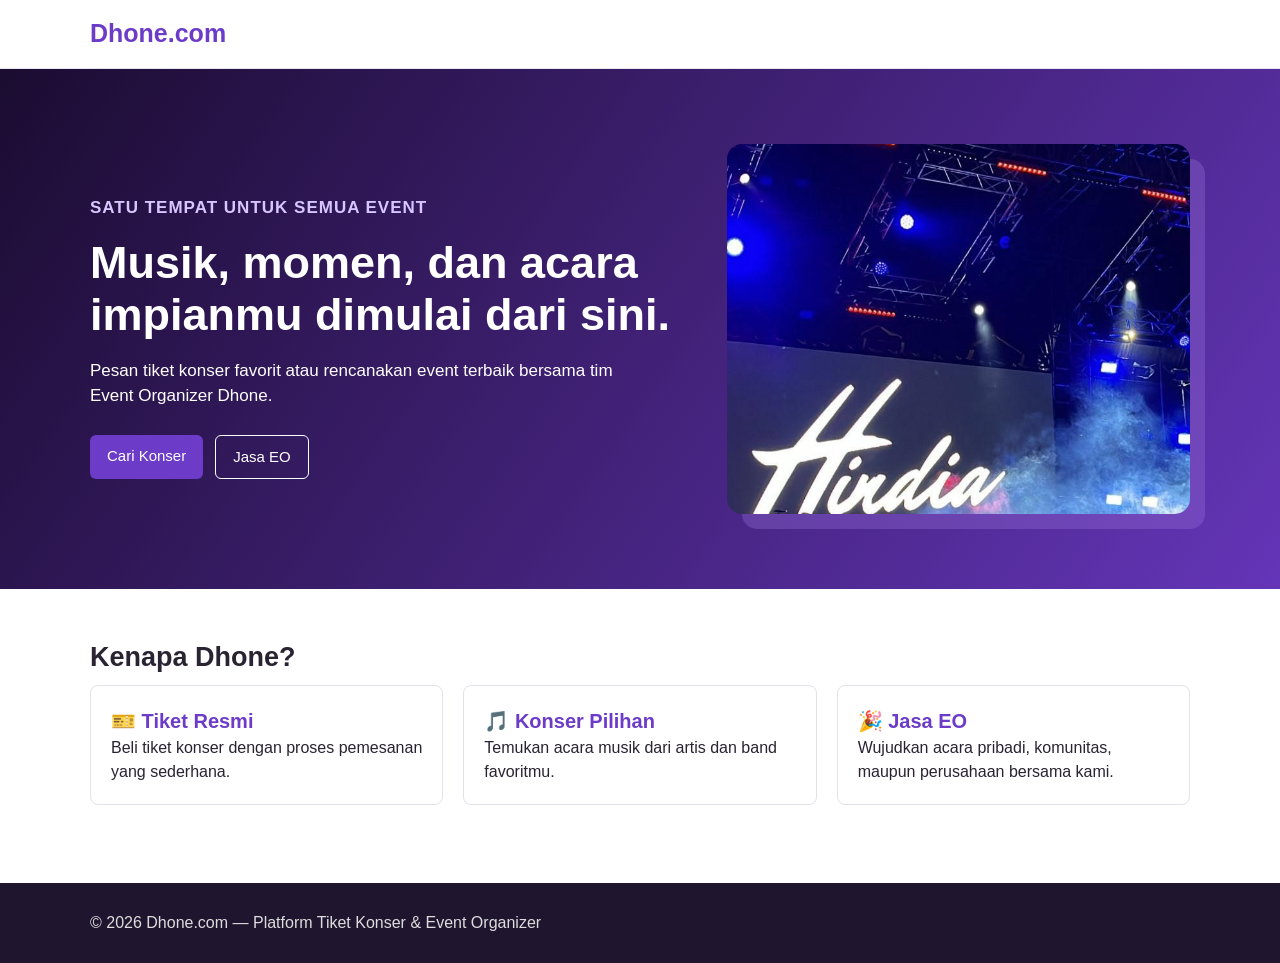
==== index.html @ 535eb2d7 "Commit pertama project Dhone.com" ====
<!doctype html>
<html lang="id">
  <head>
    <meta charset="UTF-8" />
    <meta name="viewport" content="width=device-width, initial-scale=1.0" />
    <title>Dhone.com</title>
    <link rel="stylesheet" href="assets/css/style.css" />
  </head>
  <body>
    <nav class="navbar">
      <div class="container nav-wrap">
        <a class="logo" href="index.html">Dhone.com</a>
      </div>
    </nav>
    <main>
      <section class="landing-hero">
        <div class="container hero-grid">
          <div>
            <p class="landing-label">SATU TEMPAT UNTUK SEMUA EVENT</p>
            <h1>Musik, momen, dan acara impianmu dimulai dari sini.</h1>
            <p>
              Pesan tiket konser favorit atau rencanakan event terbaik bersama
              tim Event Organizer Dhone.
            </p>
            <div class="landing-actions">
              <a class="btn" href="home.html">Cari Konser</a
              ><a class="btn btn-outline" href="jasa-eo.html">Jasa EO</a>
            </div>
          </div>
          <div class="landing-image">
            <img src="assets/images/hindia.jpg" alt="Suasana konser Hindia" />
          </div>
        </div>
      </section>
      <section class="container">
        <h2 class="section-title">Kenapa Dhone?</h2>
        <div class="steps">
          <div class="step">
            <b>🎫 Tiket Resmi</b>Beli tiket konser dengan proses pemesanan yang
            sederhana.
          </div>
          <div class="step">
            <b>🎵 Konser Pilihan</b>Temukan acara musik dari artis dan band
            favoritmu.
          </div>
          <div class="step">
            <b>🎉 Jasa EO</b>Wujudkan acara pribadi, komunitas, maupun
            perusahaan bersama kami.
          </div>
        </div>
      </section>
    </main>
    <footer class="footer">
      <div class="container">
        © 2026 Dhone.com — Platform Tiket Konser & Event Organizer
      </div>
    </footer>
  </body>
</html>
---- assets/css/style.css ----
:root {
  --utama: #6c3cc9;
  --gelap: #20152f;
  --abu: #f5f3f8;
  --teks: #292332;
  --hijau: #16794c;
  --merah: #c6374f;
}
* {
  box-sizing: border-box;
}
body {
  margin: 0;
  font-family: Arial, sans-serif;
  color: var(--teks);
  background: #fff;
  line-height: 1.5;
}
a {
  text-decoration: none;
  color: inherit;
}
.container {
  width: 90%;
  max-width: 1100px;
  margin: auto;
}
.navbar {
  background: #fff;
  border-bottom: 1px solid #e9e5ee;
  padding: 15px 0;
  position: sticky;
  top: 0;
  z-index: 2;
}
.nav-wrap {
  display: flex;
  align-items: center;
  justify-content: space-between;
  gap: 20px;
}
.logo {
  font-size: 25px;
  font-weight: bold;
  color: var(--utama);
}
.menu {
  display: flex;
  gap: 20px;
  align-items: center;
}
.menu a:hover {
  color: var(--utama);
}
.btn {
  display: inline-block;
  background: var(--utama);
  color: #fff;
  border: 0;
  border-radius: 6px;
  padding: 10px 17px;
  cursor: pointer;
  font-size: 15px;
}
.btn:hover {
  background: #552da5;
}
.btn-outline {
  background: #fff;
  border: 1px solid var(--utama);
  color: var(--utama);
}
.btn-small {
  padding: 7px 10px;
  font-size: 12px;
}
.btn-danger {
  background: var(--merah);
}
.admin-stats {
  display: grid;
  grid-template-columns: repeat(4, 1fr);
  gap: 15px;
  margin-bottom: 30px;
}
.stat-card {
  border: 1px solid #e5e1e9;
  border-radius: 8px;
  padding: 18px;
  background: #fff;
}
.stat-card p {
  margin: 0;
  color: #6d6478;
}
.stat-card b {
  display: block;
  font-size: 25px;
  color: var(--utama);
  margin-top: 5px;
}
.admin-section {
  margin-bottom: 35px;
}
.admin-form {
  max-width: none;
  margin: 0 0 25px;
}
.admin-layout {
  min-height: 100vh;
  display: grid;
  grid-template-columns: 240px 1fr;
  background: #f5f3f8;
}
.admin-sidebar {
  background: #20152f;
  color: #fff;
  padding: 26px 18px;
  display: flex;
  flex-direction: column;
  gap: 15px;
  position: sticky;
  top: 0;
  height: 100vh;
}
.admin-sidebar .logo {
  color: #fff;
}
.admin-sidebar .logo span {
  color: #bda7f4;
}
.admin-role {
  color: #ac9bbb;
  font-size: 11px;
  letter-spacing: 1px;
  margin: 0 0 8px;
}
.admin-menu {
  display: flex;
  flex-direction: column;
  gap: 5px;
}
.admin-menu a {
  color: #ddd3e7;
  padding: 11px;
  border-radius: 6px;
}
.admin-menu a:hover,
.admin-menu a.active {
  background: #6c3cc9;
  color: #fff;
}
.admin-back {
  color: #d8c9ef;
  margin-top: auto;
  padding: 10px;
}
.admin-sidebar .btn {
  width: 100%;
}
.admin-content {
  padding: 30px;
  overflow: auto;
}
.admin-topbar {
  display: flex;
  justify-content: space-between;
  align-items: center;
  margin-bottom: 28px;
  padding-bottom: 15px;
  border-bottom: 1px solid #e3dee8;
  color: #6d6478;
}
.admin-topbar p {
  margin: 0;
}
.admin-topbar span {
  background: #e7dcfb;
  color: var(--utama);
  padding: 6px 12px;
  border-radius: 15px;
  font-size: 13px;
}
.hero {
  background: linear-gradient(125deg, #241138, #7544cf);
  color: #fff;
  padding: 80px 0;
}
.landing-hero {
  background: linear-gradient(125deg, #1b0c31, #6435b8);
  color: #fff;
  padding: 75px 0;
  min-height: 520px;
  display: flex;
  align-items: center;
}
.landing-label {
  color: #d7c6ff;
  font-weight: bold;
  letter-spacing: 1px;
  font-size: 13px;
}
.landing-hero h1 {
  font-size: 45px;
  line-height: 1.15;
  margin: 12px 0;
}
.landing-hero p {
  font-size: 17px;
  max-width: 560px;
}
.landing-actions {
  display: flex;
  gap: 12px;
  margin-top: 26px;
}
.landing-actions .btn-outline {
  color: #fff;
  border-color: #fff;
  background: transparent;
}
.landing-image {
  height: 370px;
  border-radius: 15px;
  overflow: hidden;
  box-shadow: 15px 15px 0 #9a73db55;
}
.landing-image img {
  width: 100%;
  height: 100%;
  object-fit: cover;
}
.hero-grid {
  display: grid;
  grid-template-columns: 1.3fr 1fr;
  gap: 35px;
  align-items: center;
}
.hero h1 {
  font-size: 42px;
  line-height: 1.15;
  margin: 0 0 15px;
}
.hero-card {
  background: #fff;
  color: var(--teks);
  border-radius: 10px;
  padding: 20px;
  box-shadow: 0 8px 25px #16082d55;
}
.hero-card input {
  width: 100%;
  padding: 12px;
  border: 1px solid #ddd;
  border-radius: 5px;
  margin: 8px 0 14px;
}
section {
  padding: 48px 0;
}
.section-title {
  margin: 0 0 8px;
  font-size: 27px;
}
.section-subtitle {
  margin: 0 0 23px;
  color: #6b6474;
}
.grid {
  display: grid;
  grid-template-columns: repeat(3, 1fr);
  gap: 20px;
}
.card {
  border: 1px solid #e5e1e9;
  border-radius: 9px;
  overflow: hidden;
  background: #fff;
  box-shadow: 0 2px 7px #22113b0d;
}
.poster {
  height: 145px;
  padding: 18px;
  color: #fff;
  display: flex;
  align-items: end;
  font-size: 22px;
  font-weight: bold;
  background: linear-gradient(145deg, #f04869, #7525b8);
}
.poster-image {
  display: block;
  width: 100%;
  height: 230px;
  object-fit: cover;
}
.poster.blue {
  background: linear-gradient(145deg, #1d7dbf, #192263);
}
.poster.green {
  background: linear-gradient(145deg, #009d7c, #10483d);
}
.card-body {
  padding: 16px;
}
.card h3 {
  margin: 0 0 7px;
}
.info {
  color: #6d6478;
  font-size: 14px;
  margin: 4px 0;
}
.price {
  font-weight: bold;
  color: var(--utama);
  margin: 13px 0;
}
.gray {
  background: var(--abu);
}
.steps {
  display: flex;
  gap: 20px;
}
.step {
  flex: 1;
  background: #fff;
  border-radius: 8px;
  padding: 20px;
  border: 1px solid #e5e1e9;
}
.step b {
  display: block;
  color: var(--utama);
  font-size: 20px;
}
.footer {
  background: var(--gelap);
  color: #ddd;
  padding: 28px 0;
  margin-top: 30px;
}
.page-head {
  background: var(--abu);
  padding: 35px 0;
}
.page-head h1 {
  margin: 0;
}
.filter {
  display: flex;
  gap: 10px;
  flex-wrap: wrap;
  margin-bottom: 25px;
}
.filter input,
.filter select,
input,
textarea {
  padding: 10px;
  border: 1px solid #d7d0dd;
  border-radius: 5px;
  font: inherit;
}
.filter input {
  flex: 1;
  min-width: 200px;
}
.form-box {
  max-width: 520px;
  margin: 38px auto;
  padding: 28px;
  border: 1px solid #e3dee8;
  border-radius: 8px;
}
.form-box h1 {
  margin-top: 0;
}
.form-group {
  margin-bottom: 15px;
}
.form-group label {
  display: block;
  margin-bottom: 5px;
  font-weight: bold;
}
.form-group input,
.form-group textarea,
.form-group select {
  width: 100%;
}
.form-note {
  font-size: 14px;
  color: #6d6478;
}
.detail {
  display: grid;
  grid-template-columns: 1.2fr 0.8fr;
  gap: 30px;
  padding: 45px 0;
}
.detail-poster {
  display: block;
  width: 100%;
  min-height: 310px;
  height: 420px;
  border-radius: 10px;
  object-fit: cover;
}
.order-box {
  padding: 22px;
  border: 1px solid #e3dee8;
  border-radius: 8px;
  height: max-content;
}
.status {
  padding: 5px 10px;
  border-radius: 15px;
  font-size: 12px;
  font-weight: bold;
  background: #fff1cc;
  color: #946400;
}
.table {
  width: 100%;
  border-collapse: collapse;
  background: #fff;
}
.table th,
.table td {
  text-align: left;
  padding: 13px;
  border-bottom: 1px solid #e7e2eb;
}
.notice {
  background: #e8f7ee;
  color: var(--hijau);
  border-radius: 6px;
  padding: 12px;
  margin: 15px 0;
  display: none;
}
.two-col {
  display: grid;
  grid-template-columns: 1fr 1fr;
  gap: 25px;
}
.portfolio {
  height: 130px;
  background: linear-gradient(135deg, #f2b54f, #d75a72);
  border-radius: 7px;
  color: #fff;
  display: flex;
  justify-content: center;
  align-items: center;
  font-weight: bold;
}
.empty {
  text-align: center;
  color: #777;
  padding: 25px;
}
@media (max-width: 700px) {
  .menu {
    gap: 10px;
    font-size: 13px;
  }
  .hero-grid,
  .detail,
  .two-col {
    grid-template-columns: 1fr;
  }
  .hero h1 {
    font-size: 32px;
  }
  .grid {
    grid-template-columns: 1fr;
  }
  .admin-stats {
    grid-template-columns: repeat(2, 1fr);
  }
  .steps {
    flex-direction: column;
  }
  .nav-wrap {
    flex-wrap: wrap;
  }
  .detail-poster {
    min-height: 210px;
    height: 300px;
  }
  .table {
    font-size: 13px;
  }
}
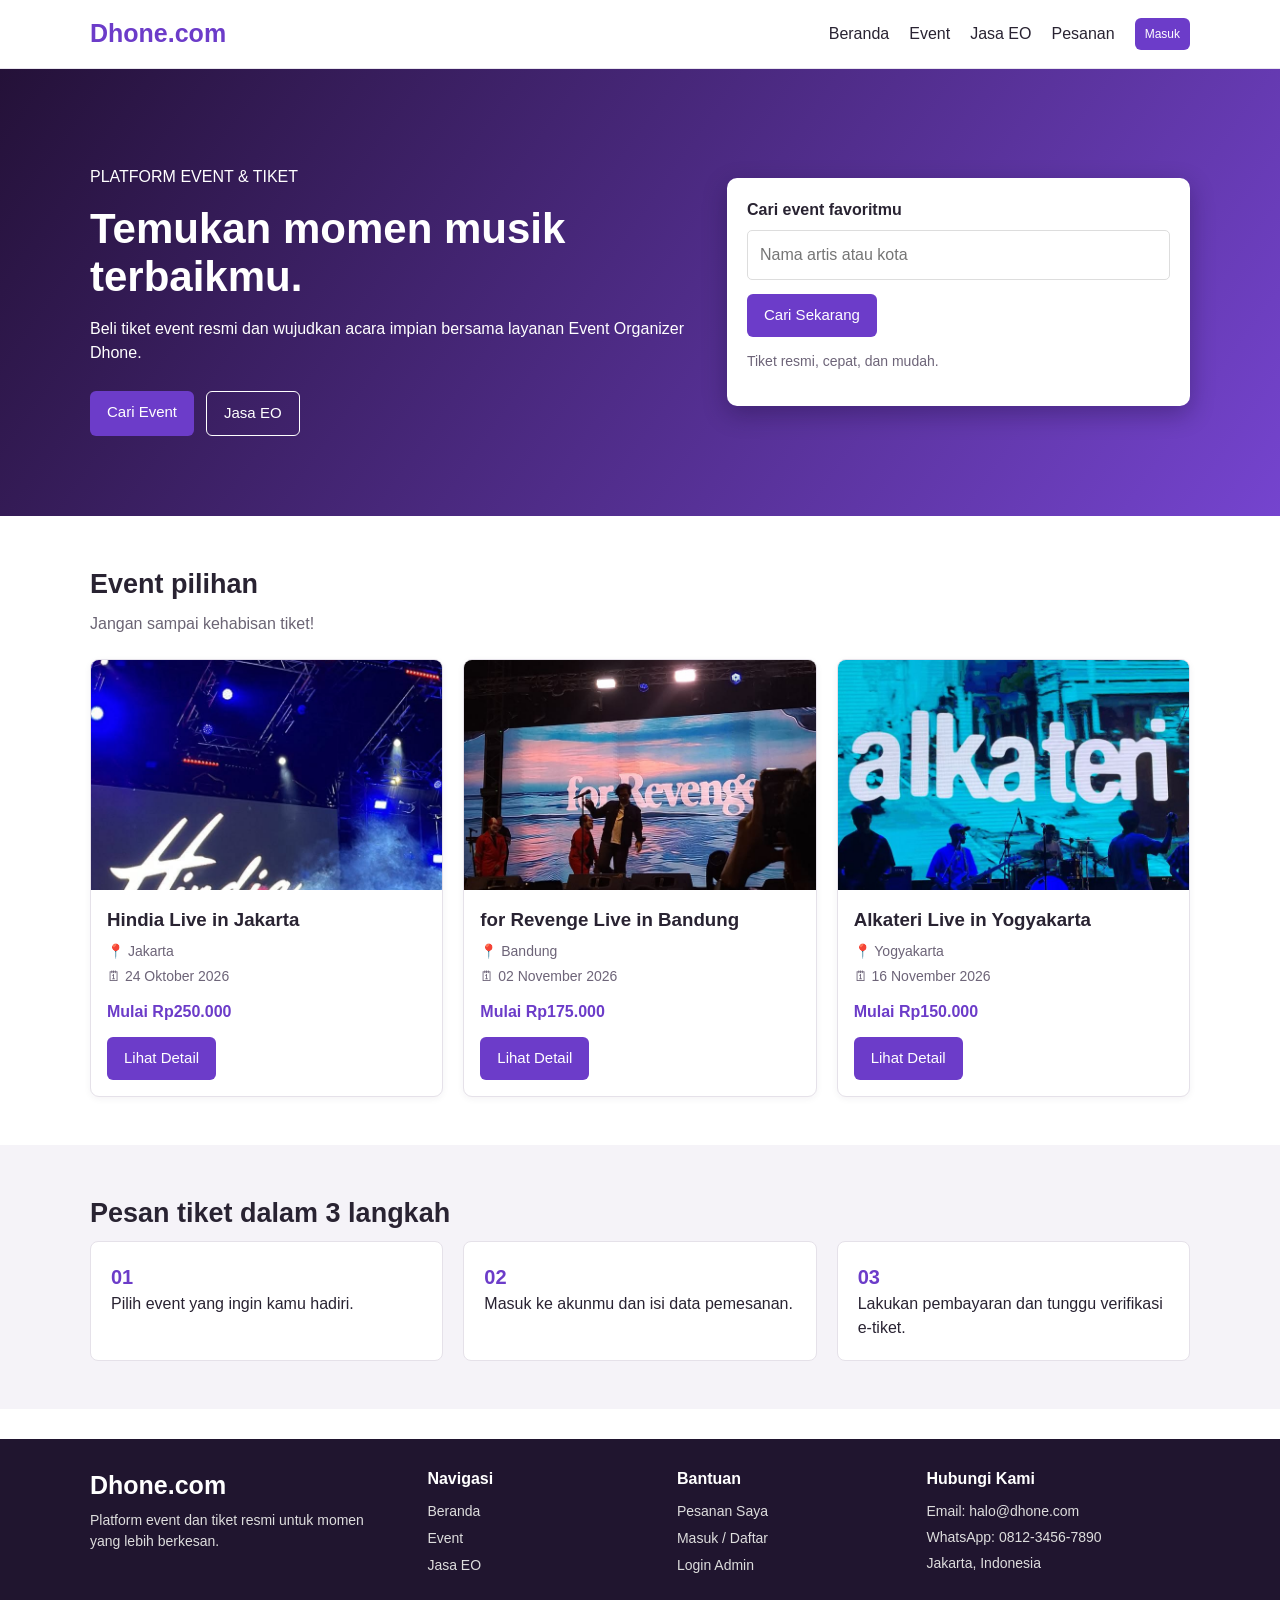
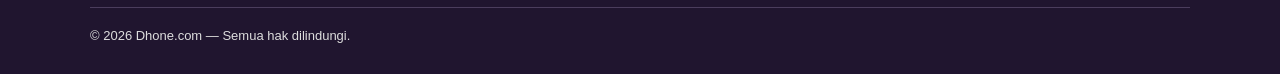
==== commit 9f63f5d4: "update" ====
--- a/index.html
+++ b/index.html
@@ -3,57 +3,74 @@
   <head>
     <meta charset="UTF-8" />
     <meta name="viewport" content="width=device-width, initial-scale=1.0" />
-    <title>Dhone.com</title>
+    <title>Dhone.com - Event & Tiket</title>
     <link rel="stylesheet" href="assets/css/style.css" />
   </head>
   <body>
     <nav class="navbar">
       <div class="container nav-wrap">
         <a class="logo" href="index.html">Dhone.com</a>
+        <div class="menu">
+          <a href="index.html">Beranda</a><a href="konser.html">Event</a
+          ><a href="jasa-eo.html">Jasa EO</a><a href="riwayat.html">Pesanan</a
+          ><a class="btn btn-small" href="login.html">Masuk</a>
+        </div>
       </div>
     </nav>
-    <main>
-      <section class="landing-hero">
-        <div class="container hero-grid">
+    <header class="hero">
+      <div class="container hero-grid">
           <div>
-            <p class="landing-label">SATU TEMPAT UNTUK SEMUA EVENT</p>
-            <h1>Musik, momen, dan acara impianmu dimulai dari sini.</h1>
+            <p>PLATFORM EVENT & TIKET</p>
+            <h1>Temukan momen musik terbaikmu.</h1>
             <p>
-              Pesan tiket konser favorit atau rencanakan event terbaik bersama
-              tim Event Organizer Dhone.
+              Beli tiket event resmi dan wujudkan acara impian bersama layanan
+              Event Organizer Dhone.
             </p>
             <div class="landing-actions">
-              <a class="btn" href="home.html">Cari Konser</a
-              ><a class="btn btn-outline" href="jasa-eo.html">Jasa EO</a>
+              <a class="btn" href="konser.html">Cari Event</a
+            ><a class="btn btn-outline" href="jasa-eo.html">Jasa EO</a>
             </div>
           </div>
-          <div class="landing-image">
-            <img src="assets/images/hindia.jpg" alt="Suasana konser Hindia" />
+          <div class="hero-card">
+            <b>Cari event favoritmu</b>
+            <input id="home-search" placeholder="Nama artis atau kota" />
+            <a class="btn" href="konser.html">Cari Sekarang</a>
+            <p class="form-note">Tiket resmi, cepat, dan mudah.</p>
           </div>
         </div>
+    </header>
+    <main>
+      <section class="container">
+        <h2 class="section-title">Event pilihan</h2>
+        <p class="section-subtitle">Jangan sampai kehabisan tiket!</p>
+        <div class="grid" id="featured"></div>
       </section>
-      <section class="container">
-        <h2 class="section-title">Kenapa Dhone?</h2>
+      <section class="gray">
+        <div class="container">
+        <h2 class="section-title">Pesan tiket dalam 3 langkah</h2>
         <div class="steps">
           <div class="step">
-            <b>🎫 Tiket Resmi</b>Beli tiket konser dengan proses pemesanan yang
-            sederhana.
+            <b>01</b>Pilih event yang ingin kamu hadiri.
           </div>
           <div class="step">
-            <b>🎵 Konser Pilihan</b>Temukan acara musik dari artis dan band
-            favoritmu.
+            <b>02</b>Masuk ke akunmu dan isi data pemesanan.
           </div>
           <div class="step">
-            <b>🎉 Jasa EO</b>Wujudkan acara pribadi, komunitas, maupun
-            perusahaan bersama kami.
+            <b>03</b>Lakukan pembayaran dan tunggu verifikasi e-tiket.
           </div>
+        </div>
         </div>
       </section>
     </main>
     <footer class="footer">
-      <div class="container">
-        © 2026 Dhone.com — Platform Tiket Konser & Event Organizer
+      <div class="container footer-grid">
+        <div><a class="logo" href="index.html">Dhone.com</a><p>Platform event dan tiket resmi untuk momen yang lebih berkesan.</p></div>
+        <div><h3>Navigasi</h3><a href="index.html">Beranda</a><a href="konser.html">Event</a><a href="jasa-eo.html">Jasa EO</a></div>
+        <div><h3>Bantuan</h3><a href="riwayat.html">Pesanan Saya</a><a href="login.html">Masuk / Daftar</a><a href="admin.html">Login Admin</a></div>
+        <div><h3>Hubungi Kami</h3><p>Email: halo@dhone.com</p><p>WhatsApp: 0812-3456-7890</p><p>Jakarta, Indonesia</p></div>
       </div>
+      <div class="container footer-bottom">© 2026 Dhone.com — Semua hak dilindungi.</div>
     </footer>
+    <script src="assets/js/main.js"></script>
   </body>
 </html>
--- a/assets/css/style.css
+++ b/assets/css/style.css
@@ -101,6 +101,10 @@
 }
 .admin-section {
   margin-bottom: 35px;
+  scroll-margin-top: 20px;
+}
+.admin-heading {
+  margin-bottom: 8px;
 }
 .admin-form {
   max-width: none;
@@ -341,6 +345,17 @@
   padding: 28px 0;
   margin-top: 30px;
 }
+.footer-grid {
+  display: grid;
+  grid-template-columns: 1.4fr 1fr 1fr 1.2fr;
+  gap: 30px;
+}
+.footer .logo { color: #fff; }
+.footer h3 { color: #fff; font-size: 16px; margin: 0 0 10px; }
+.footer p { margin: 5px 0; font-size: 14px; }
+.footer-grid a:not(.logo) { display: block; margin: 6px 0; font-size: 14px; }
+.footer-grid a:hover, .login-admin-link a { color: #cdb8ff; }
+.footer-bottom { border-top: 1px solid #4b3d5d; margin-top: 25px; padding-top: 18px; font-size: 13px; }
 .page-head {
   background: var(--abu);
   padding: 35px 0;
@@ -452,9 +467,16 @@
   border-radius: 7px;
   color: #fff;
   display: flex;
+  flex-direction: column;
   justify-content: center;
   align-items: center;
   font-weight: bold;
+  transition: transform 0.2s, box-shadow 0.2s;
+}
+.portfolio span { font-size: 13px; font-weight: normal; margin-top: 8px; }
+.portfolio:hover { transform: translateY(-4px); box-shadow: 0 8px 18px #22113b44; }
+.portfolio-two { background: linear-gradient(135deg, #3874ba, #51398e); }
+.portfolio-three { background: linear-gradient(135deg, #009d7c, #10483d); }
 }
 .empty {
   text-align: center;
@@ -483,6 +505,7 @@
   .steps {
     flex-direction: column;
   }
+  .footer-grid { grid-template-columns: 1fr 1fr; }
   .nav-wrap {
     flex-wrap: wrap;
   }
@@ -494,3 +517,6 @@
     font-size: 13px;
   }
 }
+@media (max-width: 450px) {
+  .footer-grid { grid-template-columns: 1fr; }
+}
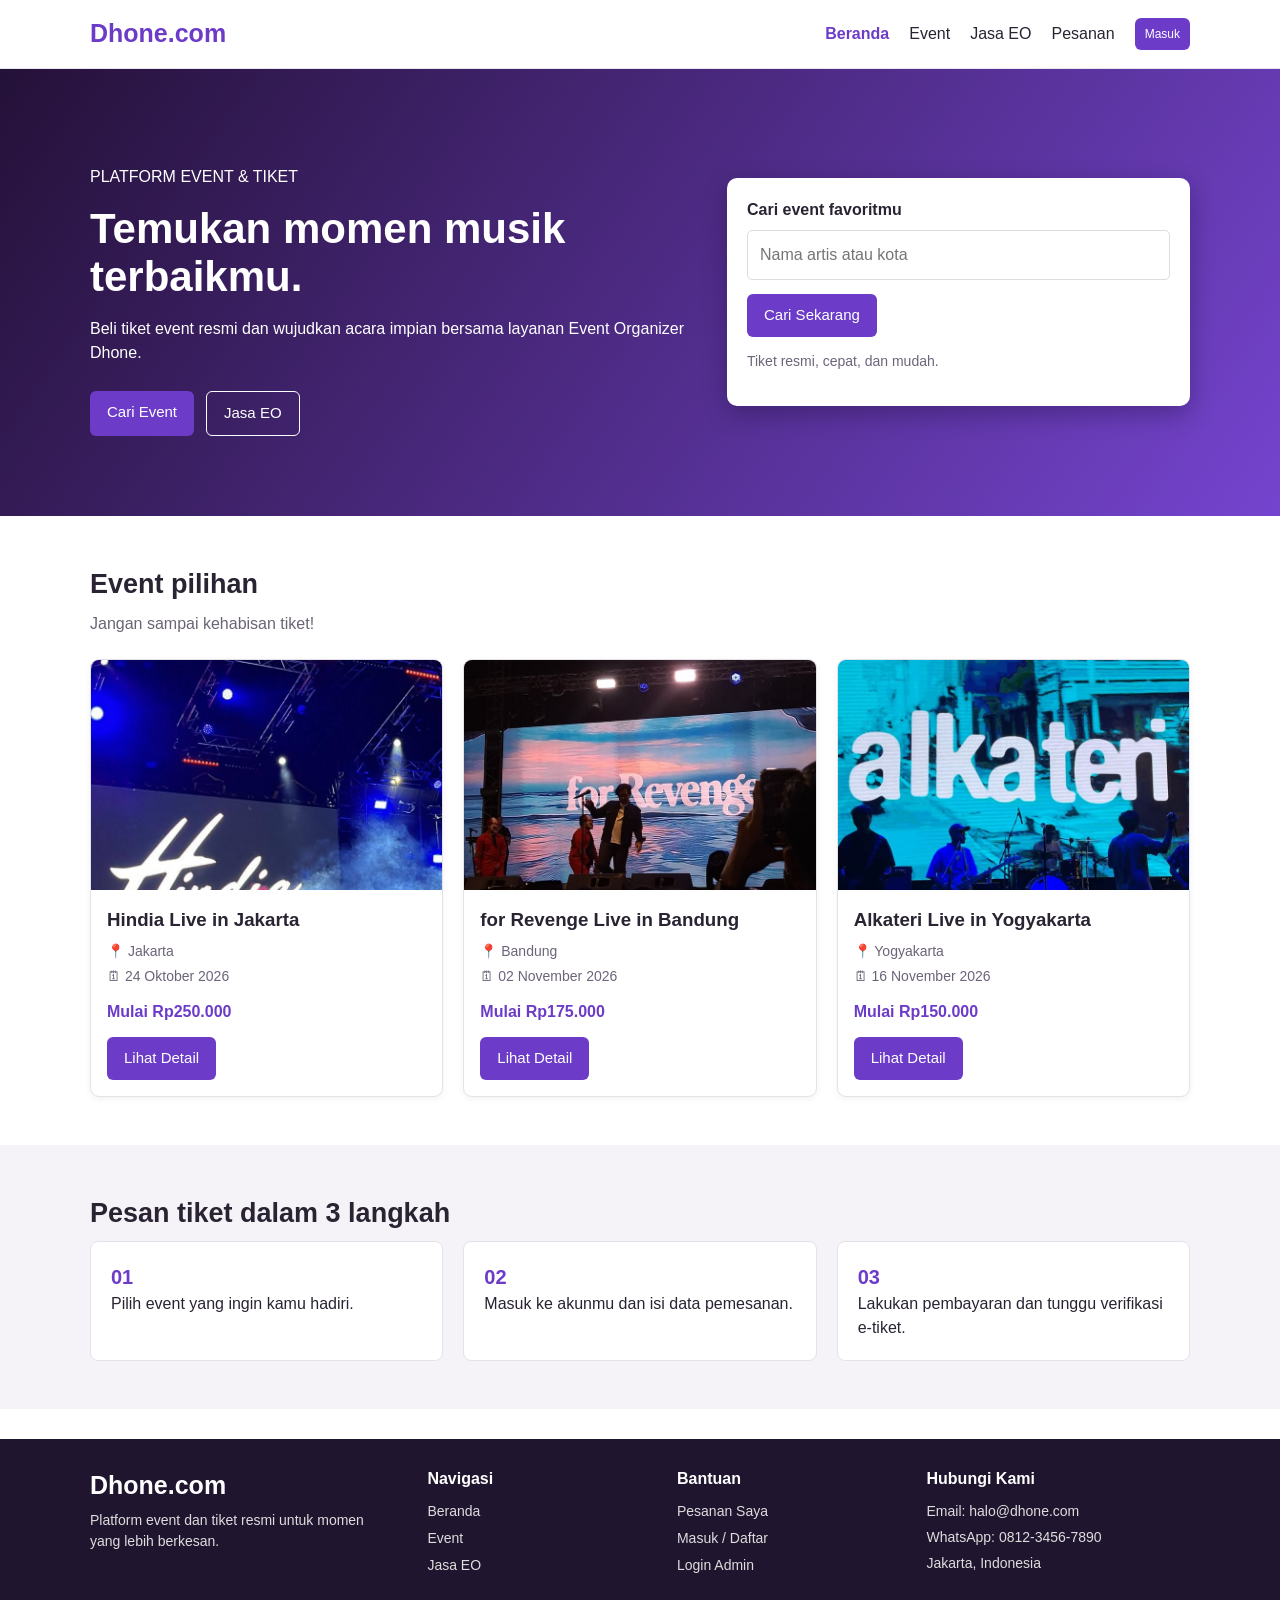
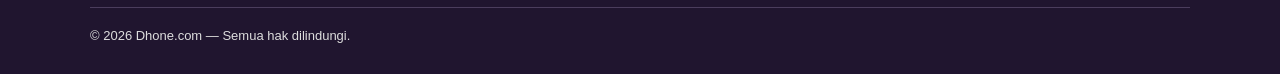
==== commit ecf3deeb: "update" ====
--- a/index.html
+++ b/index.html
@@ -11,7 +11,7 @@
       <div class="container nav-wrap">
         <a class="logo" href="index.html">Dhone.com</a>
         <div class="menu">
-          <a href="index.html">Beranda</a><a href="konser.html">Event</a
+          <a href="index.html" aria-current="page">Beranda</a><a href="konser.html">Event</a
           ><a href="jasa-eo.html">Jasa EO</a><a href="riwayat.html">Pesanan</a
           ><a class="btn btn-small" href="login.html">Masuk</a>
         </div>
--- a/assets/css/style.css
+++ b/assets/css/style.css
@@ -51,6 +51,10 @@
 }
 .menu a:hover {
   color: var(--utama);
+}
+.menu a[aria-current="page"]:not(.btn) {
+  color: var(--utama);
+  font-weight: bold;
 }
 .btn {
   display: inline-block;
@@ -487,6 +491,8 @@
   .menu {
     gap: 10px;
     font-size: 13px;
+    flex-wrap: wrap;
+    justify-content: flex-end;
   }
   .hero-grid,
   .detail,
